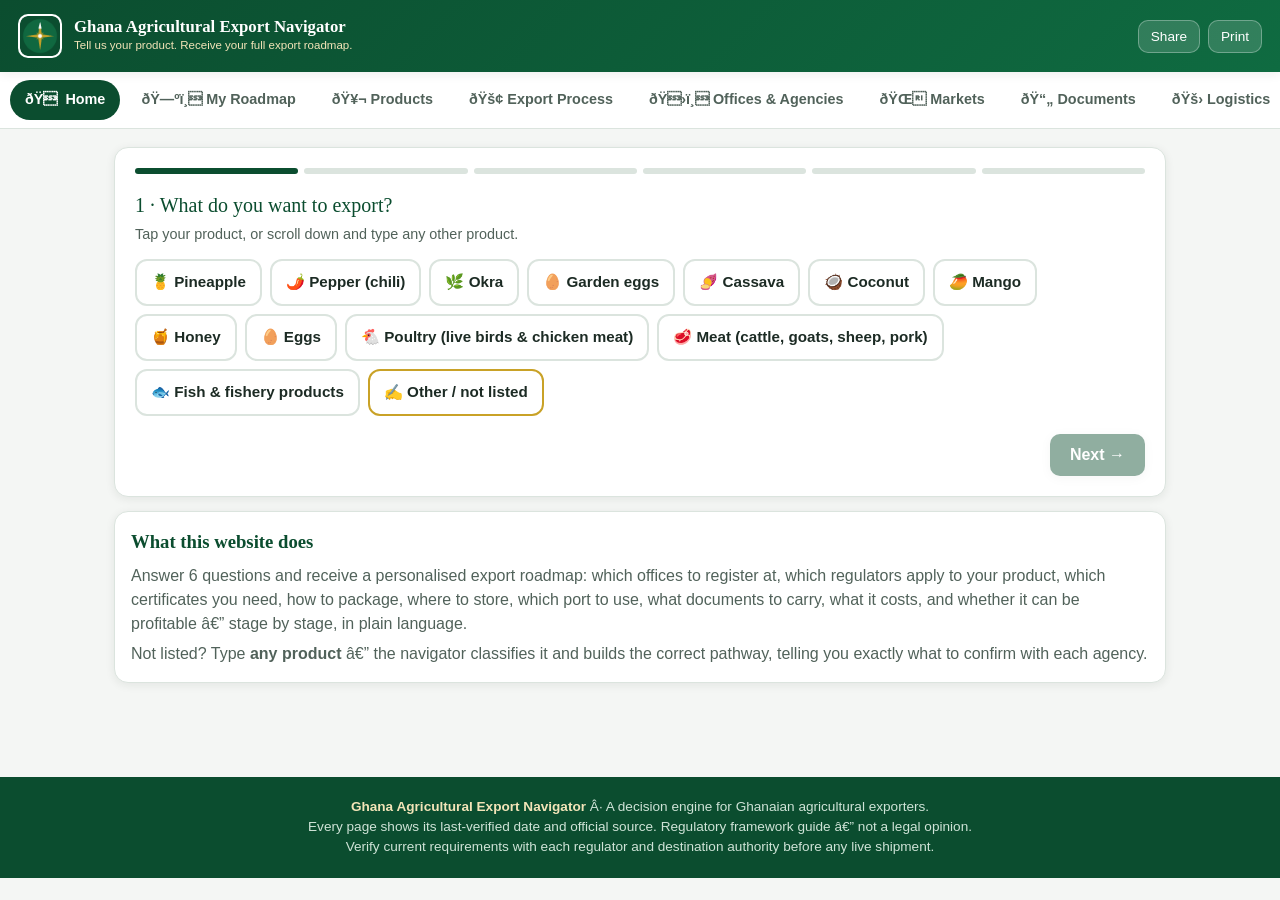
==== index.html @ dd882b6c "Ghana Agricultural Export Navigator v1.0 - decision engine, stage cards, calculators, trust system" ====
﻿<!DOCTYPE html>
<html lang="en">
<head>
<meta charset="UTF-8">
<meta name="viewport" content="width=device-width, initial-scale=1.0">
<title>Ghana Agricultural Export Navigator</title>
<meta name="description" content="Tell us your product, form, quantity and destination - receive your complete Ghana agricultural export roadmap: registrations, regulators, certificates, packaging, route, documents, costs and profit.">
<link rel="manifest" href="manifest.webmanifest">
<link rel="icon" type="image/png" href="assets/img/favicon-32.png">
<link rel="apple-touch-icon" href="assets/img/apple-touch-icon.png">
<meta name="theme-color" content="#0B4D2F">
<link rel="stylesheet" href="assets/css/style.css">
</head>
<body>

<header class="topbar">
  <img src="assets/img/icon-192.png" alt="GEN logo">
  <div class="brand">
    <h1>Ghana Agricultural Export Navigator</h1>
    <p>Tell us your product. Receive your full export roadmap.</p>
  </div>
  <div class="top-actions no-print">
    <button class="icon-btn" onclick="GEN.shareSite()" title="Share on WhatsApp">Share</button>
    <button class="icon-btn" onclick="GEN.printPage()" title="Print / Save as PDF">Print</button>
  </div>
</header>

<nav class="tabs no-print" id="tabs">
  <a href="#home" data-page="home" class="active">ðŸ  Home</a>
  <a href="#roadmap" data-page="roadmap">ðŸ—ºï¸ My Roadmap</a>
  <a href="#products" data-page="products">ðŸ¥¬ Products</a>
  <a href="#process" data-page="process">ðŸš¢ Export Process</a>
  <a href="#agencies" data-page="agencies">ðŸ›ï¸ Offices &amp; Agencies</a>
  <a href="#markets" data-page="markets">ðŸŒ Markets</a>
  <a href="#documents" data-page="documents">ðŸ“„ Documents</a>
  <a href="#logistics" data-page="logistics">ðŸš› Logistics</a>
  <a href="#buyers" data-page="buyers">ðŸ¤ Find Buyers</a>
  <a href="#tools" data-page="tools">ðŸ§® Tools &amp; Solvers</a>
  <a href="#updates" data-page="updates">ðŸ”” Regulation Updates</a>
  <a href="#trust" data-page="trust">ðŸ›¡ï¸ Trust &amp; Scam Alert</a>
</nav>

<div class="banner-err" id="errbanner">âš ï¸ A page error occurred. Please reload. If it persists, contact the administrator.</div>

<main>
  <!-- ============ HOME / WIZARD ============ -->
  <section class="page active" id="page-home">
    <div class="wizard" id="wizard"></div>
    <div class="card no-print" style="margin-top:14px">
      <h3>What this website does</h3>
      <p class="muted">Answer 6 questions and receive a personalised export roadmap: which offices to register at, which regulators apply to your product, which certificates you need, how to package, where to store, which port to use, what documents to carry, what it costs, and whether it can be profitable â€” stage by stage, in plain language.</p>
      <p class="muted" style="margin-top:6px">Not listed? Type <strong>any product</strong> â€” the navigator classifies it and builds the correct pathway, telling you exactly what to confirm with each agency.</p>
    </div>
  </section>

  <!-- ============ ROADMAP ============ -->
  <section class="page" id="page-roadmap">
    <div id="roadmap-holder"></div>
  </section>

  <!-- ============ PRODUCTS ============ -->
  <section class="page" id="page-products">
    <h2 class="page-title">Products</h2>
    <p class="page-sub">Tap a product to build its roadmap. Or type any product not listed.</p>
    <input class="searchbox" id="product-search" placeholder="ðŸ” Search or type any product (e.g. yam, tilapia, gari)..." oninput="GEN.filterProducts(this.value)">
    <div id="products-grid" class="grid-3" style="margin-top:14px"></div>
    <div class="card" id="custom-product-box" style="margin-top:16px">
      <h3>âœï¸ Any other product</h3>
      <p class="muted">Not in the list? Type it below â€” the navigator will ask two quick questions and build the correct pathway for it.</p>
      <input class="wiz-input" id="custom-product-name" placeholder="Type your product (e.g. snails, yam, kente fabric for export...)">
      <div class="btn-row"><button class="btn gold" onclick="GEN.startCustomProduct()">Build roadmap for this product</button></div>
    </div>
  </section>

  <!-- ============ PROCESS ============ -->
  <section class="page" id="page-process">
    <h2 class="page-title">The Ghana Export Process</h2>
    <p class="page-sub">The full chain every agricultural export follows. Your roadmap arranges these stages for your exact product.</p>

    <div class="card">
      <h3>The complete chain</h3>
      <ul class="route">
        <li>PRODUCE (farm / processor)</li>
        <li>QUALITY CONTROL</li>
        <li>SORT / GRADE</li>
        <li>PACK (compliant packaging)</li>
        <li>STORE / COLD CHAIN</li>
        <li>PRODUCT REGULATOR INSPECTION â€” PPRSD / FDA / VSD / GSA / TCDA depending on your product</li>
        <li>EXPORT PERMITS &amp; CERTIFICATES</li>
        <li>CUSTOMS / ICUMS declaration</li>
        <li>PORT OR AIRPORT (Tema Â· Takoradi Â· Kotoka)</li>
        <li>FREIGHT FORWARDER / SHIPPING LINE / AIRLINE</li>
        <li>DESTINATION COUNTRY</li>
        <li>IMPORTER CUSTOMS</li>
        <li>INSPECTION at destination</li>
        <li>IMPORTER WAREHOUSE</li>
        <li>DISTRIBUTOR / PROCESSOR / RETAILER</li>
        <li>FINAL CUSTOMER</li>
        <li>PAYMENT / SETTLEMENT</li>
      </ul>
      <div class="verify-line">Process verified against GEPA export procedure, GRA Customs guidance and agency mandates Â· Ghana Agricultural Export Navigator Â· last reviewed 2026-09-10 Â· confirm current requirements with each agency before shipping.</div>
    </div>

    <div class="card">
      <h3>Who is responsible for what</h3>
      <table>
        <tr><th>Actor</th><th>Responsibility</th></tr>
        <tr><td><strong>Farmer / producer</strong></td><td>Produces according to the required quality</td></tr>
        <tr><td><strong>Exporter</strong></td><td>Coordinates the commercial export</td></tr>
        <tr><td><strong>Regulatory authority</strong></td><td>Certifies / inspects according to its mandate</td></tr>
        <tr><td><strong>Warehouse / cold store</strong></td><td>Maintains storage conditions</td></tr>
        <tr><td><strong>Freight forwarder</strong></td><td>Coordinates transport and documentation</td></tr>
        <tr><td><strong>Clearing agent</strong></td><td>Handles customs processes (required by law for port clearance)</td></tr>
        <tr><td><strong>Shipping line / airline</strong></td><td>Carries the cargo internationally</td></tr>
        <tr><td><strong>Buyer / importer</strong></td><td>Receives and clears the goods according to the sales contract</td></tr>
        <tr><td><strong>Destination authorities</strong></td><td>Control import compliance</td></tr>
        <tr><td><strong>Bank</strong></td><td>Processes the agreed payment / banking transaction</td></tr>
        <tr><td><strong>Insurance company</strong></td><td>Handles insured losses under the policy</td></tr>
      </table>
      <div class="verify-line">Based on GRA Customs guidance (clearing agent requirement) and standard trade practice Â· reviewed 2026-09-10.</div>
    </div>

    <div class="card">
      <h3>Where does the product physically go? It depends</h3>
      <table>
        <tr><th>Shipment type</th><th>Typical route</th></tr>
        <tr><td>Small, high-value, highly perishable</td><td>Farm â†’ packhouse â†’ <strong>Kotoka Airport cargo</strong> â†’ aircraft</td></tr>
        <tr><td>Large containerised shipment</td><td>Farm â†’ packhouse/warehouse â†’ truck â†’ <strong>Tema Port</strong> â†’ container â†’ vessel</td></tr>
        <tr><td>Frozen products</td><td>Processor â†’ cold store â†’ reefer truck â†’ port â†’ reefer container â†’ vessel</td></tr>
        <tr><td>Regional ECOWAS shipment</td><td>Farm â†’ warehouse â†’ truck â†’ <strong>land border</strong> â†’ destination importer</td></tr>
      </table>
      <p class="muted" style="margin-top:8px">The best route depends on: product Â· shelf life Â· quantity Â· destination Â· buyer Â· temperature requirements Â· cost Â· transit time Â· Incoterm. Your roadmap recommends one and explains why.</p>
    </div>

    <div class="card">
      <h3>Agree with your buyer BEFORE shipping</h3>
      <p class="muted">A purchase contract should cover: product &amp; variety Â· grade Â· quantity Â· packaging Â· price &amp; currency Â· delivery date Â· destination Â· shipping method Â· <strong>Incoterm</strong> (who pays for what: EXW, FCA, FOB, CFR, CIF, DAP, DDP...) Â· inspection Â· insurance Â· payment method Â· documents Â· rejection procedure Â· claims Â· responsibility for customs Â· responsibility for damaged goods.</p>
      <p class="muted" style="margin-top:6px">Examples: <strong>CIF</strong> = seller pays freight + insurance to the destination port; <strong>FCA</strong> = seller handles export formalities and hands over to the carrier; <strong>DAP</strong> = seller delivers to destination, buyer clears imports. These choices change your profit â€” model them in the calculator.</p>
      <div class="verify-line">Incoterms per ICC Incoterms 2020 (international rule set) Â· reviewed 2026-09-10.</div>
    </div>
  </section>

  <!-- ============ AGENCIES ============ -->
  <section class="page" id="page-agencies">
    <h2 class="page-title">Offices &amp; Agencies</h2>
    <p class="page-sub">Who to contact, where they are, what to carry, and when each record was last verified.</p>
    <div id="agencies-holder"></div>
  </section>

  <!-- ============ MARKETS ============ -->
  <section class="page" id="page-markets">
    <h2 class="page-title">Markets</h2>
    <p class="page-sub">A product can be legal to export from Ghana and still be rejected abroad. You must satisfy BOTH sides. Tap a market for its requirement profile.</p>
    <div id="markets-holder"></div>
  </section>

  <!-- ============ DOCUMENTS ============ -->
  <section class="page" id="page-documents">
    <h2 class="page-title">Document Checklist</h2>
    <p class="page-sub">Generate your export file. Choose your product â€” the checklist assembles itself.</p>
    <select class="wiz-input" id="doc-product-select" onchange="GEN.renderDocChecklist()"></select>
    <div id="docs-holder" style="margin-top:14px"></div>
  </section>

  <!-- ============ LOGISTICS ============ -->
  <section class="page" id="page-logistics">
    <h2 class="page-title">Logistics</h2>
    <p class="page-sub">Ports, airport, cold chain, and the private companies that move your goods.</p>

    <div class="card">
      <h3>Ports &amp; airport</h3>
      <table>
        <tr><th>Exit point</th><th>Best for</th><th>Notes</th></tr>
        <tr><td><strong>Tema Port</strong></td><td>Sea exports, containers, frozen &amp; chilled</td><td>Ghana's largest port; connections to all continents; ~1,581 reefer plug-in points for temperature-controlled cargo (GPHA, 2026)</td></tr>
        <tr><td><strong>Takoradi Port</strong></td><td>Sea exports, western operations</td><td>Clearing and forwarding agencies serve cargo through Takoradi</td></tr>
        <tr><td><strong>Kotoka International Airport</strong></td><td>Fast, small, high-value, highly perishable</td><td>Cargo village with freight-forwarding ecosystem; air freight costs more â€” check the economics</td></tr>
        <tr><td><strong>Land borders</strong></td><td>ECOWAS regional trade</td><td>Aflao, Paga, Elubo and others; destination-country rules apply at the border</td></tr>
      </table>
      <div class="verify-line">Ports info per GPHA (2026) Â· confirm current operations before booking.</div>
    </div>

    <div class="card">
      <h3>Who actually moves the product</h3>
      <table>
        <tr><th>Actor</th><th>What they do</th></tr>
        <tr><td>Local transporter</td><td>Farm â†’ warehouse/packhouse</td></tr>
        <tr><td>Warehouse / cold store</td><td>Receives and holds cargo at required conditions</td></tr>
        <tr><td>Freight forwarder</td><td>Organises the international movement</td></tr>
        <tr><td>Clearing agent (customs house agent)</td><td>Handles customs declaration and clearance â€” <strong>required by law at the ports</strong></td></tr>
        <tr><td>Shipping line / airline</td><td>International carriage</td></tr>
        <tr><td>Insurance company</td><td>Cargo insurance where required or agreed</td></tr>
        <tr><td>Destination agent / importer</td><td>Arrival and destination-side processes</td></tr>
      </table>
      <p class="muted" style="margin-top:8px">You do not personally handle every stage. Your roadmap's stage cards tell you who to engage at each step and what to ask them.</p>
    </div>

    <div class="card">
      <h3>Choosing a freight forwarder / clearing agent â€” checklist</h3>
      <ul class="check">
        <li>Company name and licence/registration details â€” verify them</li>
        <li>Port and/or airport served</li>
        <li>Product specialisation (perishables? reefer?)</li>
        <li>Refrigerated cargo capability if you need it</li>
        <li>Destination routes they serve</li>
        <li>Written quotation â€” compare at least two</li>
        <li>Ask which documents they will need from you and when</li>
      </ul>
      <div class="verify-line">ðŸ›¡ï¸ Never pay an individual's personal account for "agency fees" â€” see Trust &amp; Scam Alert.</div>
    </div>
  </section>

  <!-- ============ BUYERS ============ -->
  <section class="page" id="page-buyers">
    <h2 class="page-title">Find Buyers</h2>
    <p class="page-sub">You normally establish the market and commercial terms BEFORE you ship â€” not after. Do not grow first and hope someone buys at the port.</p>

    <div class="card">
      <h3>Where buyers come from</h3>
      <div id="buyer-types-holder"></div>
    </div>

    <div class="card">
      <h3>Practical routes to a buyer</h3>
      <ul class="check">
        <li><strong>GEPA</strong> â€” connects international buyers with Ghanaian exporters; provides buyer directories, market research, market-access information and export training</li>
        <li><strong>Trade fairs</strong> â€” meet importers face to face; GEPA organises/participates in trade missions</li>
        <li><strong>Country factsheets</strong> â€” GEPA country factsheets cover market conditions, regulations, logistics, business customs and commercial information</li>
        <li><strong>B2B platforms</strong> and importer directories</li>
        <li><strong>Embassy / commercial sections</strong> of destination countries in Accra</li>
        <li><strong>Industry associations</strong> and export clusters</li>
        <li><strong>Direct outreach</strong> â€” spec sheets + samples + prices to importers/distributors of your product</li>
      </ul>
      <div class="verify-line">ðŸ›¡ï¸ Verify any buyer before sending goods on credit â€” see Trust &amp; Scam Alert. Verify GEPA resources on gepa.org.gh.</div>
    </div>
  </section>

  <!-- ============ TOOLS ============ -->
  <section class="page" id="page-tools">
    <h2 class="page-title">Tools &amp; Solvers</h2>
    <p class="page-sub">Profit calculator Â· break-even price Â· export readiness score Â· rejection solver.</p>
    <div id="tools-holder"></div>
  </section>

  <!-- ============ UPDATES ============ -->
  <section class="page" id="page-updates">
    <h2 class="page-title">Regulation Updates</h2>
    <p class="page-sub">Recent regulatory changes that affect Ghana's agricultural exporters.</p>
    <div id="updates-holder"></div>
  </section>

  <!-- ============ TRUST ============ -->
  <section class="page" id="page-trust">
    <h2 class="page-title">Trust &amp; Scam Alert</h2>
    <p class="page-sub">How this site earns your trust â€” and how to protect yourself from export scams.</p>

    <div class="card">
      <h3>The trust system</h3>
      <p><span class="flag f-green">ðŸŸ¢ VERIFIED</span> checked against the official source on the date shown.</p>
      <p style="margin-top:6px"><span class="flag f-yellow">ðŸŸ¡ CONFIRM</span> reported/last-known requirement â€” confirm with the agency before relying on it.</p>
      <p style="margin-top:6px"><span class="flag f-red">ðŸ”´ WARNING</span> known problem area â€” proceed with extreme care.</p>
      <p class="muted" style="margin-top:8px">Only official sources are treated as authority for legal requirements: Tier 1 â€” Ghana regulators (ORC, GEPA, GRA, FDA, GSA, PPRSD, VSD, TCDA, COCOBOD, GPHA, Ghana Shippers' Authority, Bank of Ghana) Â· Tier 2 â€” destination governments (EU, UK, US, UAE, Saudi...) Â· Tier 3 â€” international organisations (WTO, IPPC, Codex, FAO, WOAH, ITC). Commercial sources (blogs, shipping companies, market reports) are never cited as authority for a legal requirement.</p>
    </div>

    <div class="card">
      <h3>What this site can and cannot do</h3>
      <p><strong>The site CAN fully:</strong> teach the complete export system Â· show every office, document and fee Â· protect you from fake agents Â· let you calculate break-even before you commit Â· work offline and print stage sheets.</p>
      <p style="margin-top:6px"><strong>The site CANNOT:</strong> watch regulations in real time (it is as fresh as its last verification date) Â· do the physical world for you (inspections, buyer meetings, banking) Â· guarantee today's exact destination rule â€” only the destination authority can.</p>
      <p class="muted" style="margin-top:6px"><strong>Standing rule printed on every roadmap:</strong> verify current requirements with the relevant regulator and destination authority before any live shipment. This platform is a regulatory/export framework guide â€” not a legal opinion.</p>
    </div>

    <div class="card">
      <h3 style="color:var(--red)">ðŸ”´ Scam Shield â€” how to spot an export scam</h3>
      <table>
        <tr><th>Scam</th><th>Spot it</th></tr>
        <tr><td><strong>Fake export agent</strong></td><td>Charges "registration/connection fees" to personal mobile money accounts. Real agency fees are paid to the <strong>agency's official account/channels</strong>.</td></tr>
        <tr><td><strong>Fake buyer</strong></td><td>Offers premium prices, pushes you to ship first, then disappears. Real buyers agree contracts, inspect samples and use proper payment channels.</td></tr>
        <tr><td><strong>"Registration money"</strong></td><td>Nobody legitimately collects cash from you in someone's name. Government fees are published â€” verify them on the official website first.</td></tr>
        <tr><td><strong>Too-fast guarantees</strong></td><td>No one can guarantee an export licence, a buyer, or an overseas market for a fee. Guarantees are red flags.</td></tr>
        <tr><td><strong>Payment tricks</strong></td><td>Never share MoMo PIN, bank password, OTP or ATM PIN with anyone â€” including "agents".</td></tr>
      </table>
      <div class="notice red" style="margin-top:10px"><strong>Golden rule:</strong> pay only official agency accounts and licensed companies you have verified. When in doubt, stop and ask the agency directly using the contacts on this site.</div>
    </div>

    <div class="card">
      <h3>Keep your export file</h3>
      <p class="muted">Keep copies of everything: registration certificates, permits, phytosanitary/veterinary certificates, invoices, packing lists, declarations, bills of lading/airway bills, insurance, contracts, payment evidence, and proof of export proceeds. Your bank and the authorities may require them years later.</p>
    </div>
  </section>
</main>

<footer>
  <strong>Ghana Agricultural Export Navigator</strong> Â· A decision engine for Ghanaian agricultural exporters.<br>
  Every page shows its last-verified date and official source. Regulatory framework guide â€” not a legal opinion.<br>
  Verify current requirements with each regulator and destination authority before any live shipment.
</footer>

<div class="toast" id="toast"></div>

<script>
/* error trap for smoke testing + user visibility */
window.__genErrors = [];
window.addEventListener('error', function(e){
  window.__genErrors.push(String(e.message||e));
  var b=document.getElementById('errbanner');
  if(b){b.style.display='block';b.textContent='âš ï¸ Page error: '+(e.message||e);}
});
/* version poll (auto-update like the CoS platform) */
setInterval(function(){
  if(!location.href.startsWith('http')) return;
  fetch('version.json?nocache='+Date.now(),{cache:'no-store'}).then(function(r){return r.json()}).then(function(v){
    if(window.__genVersion && v.build>window.__genVersion.build){location.reload(true);}
  }).catch(function(){});
},60000);
if('serviceWorker' in navigator && location.href.indexOf('http')===0){
  navigator.serviceWorker.register('sw.js').catch(function(){});
}
</script>
<script src="data/agencies.json.js"></script>
<script src="data/destinations.json.js"></script>
<script src="data/updates.json.js"></script>
<script src="data/products.json.js"></script>
<script src="assets/js/stages.js"></script>
<script src="assets/js/tools.js"></script>
<script src="assets/js/app.js"></script>
</body>
</html>
---- assets/css/style.css ----
/* Ghana Agricultural Export Navigator — deep green + gold */
:root{
  --green:#0B4D2F; --green2:#0F6B41; --green3:#E7F2EC;
  --gold:#C9A227; --gold2:#F3E4B8;
  --ink:#1c2b24; --ink2:#51625a; --paper:#ffffff; --bg:#f4f6f4;
  --line:#dbe4de; --red:#c0392b; --redbg:#fdeceb; --amber:#b7791f; --amberbg:#fdf6e3;
  --ok:#1d7a4f; --okbg:#e9f7f0; --radius:14px;
  --shadow:0 2px 10px rgba(20,40,30,.08);
}
*{box-sizing:border-box;margin:0;padding:0}
html{scroll-behavior:smooth}
body{font-family:"Segoe UI",Tahoma,Arial,sans-serif;color:var(--ink);background:var(--bg);font-size:16px;line-height:1.5}
h1,h2,h3,h4{font-family:Georgia,"Times New Roman",serif;color:var(--green)}
img{max-width:100%}
button{font-family:inherit}
a{color:var(--green2)}

/* ---------- top bar ---------- */
.topbar{background:linear-gradient(135deg,var(--green) 0%,var(--green2) 100%);color:#fff;padding:14px 18px;display:flex;align-items:center;gap:12px;position:sticky;top:0;z-index:50;box-shadow:var(--shadow)}
.topbar img{width:44px;height:44px;border-radius:10px;background:#fff;padding:2px}
.brand h1{font-size:1.05rem;color:#fff;font-family:Georgia,serif;line-height:1.2}
.brand p{font-size:.72rem;color:var(--gold2)}
.top-actions{margin-left:auto;display:flex;gap:8px}
.icon-btn{background:rgba(255,255,255,.15);border:1px solid rgba(255,255,255,.3);color:#fff;border-radius:10px;padding:8px 12px;cursor:pointer;font-size:.85rem}
.icon-btn:hover{background:rgba(255,255,255,.28)}

/* ---------- nav ---------- */
nav.tabs{display:flex;gap:6px;overflow-x:auto;background:var(--paper);border-bottom:1px solid var(--line);padding:8px 10px;position:sticky;top:72px;z-index:40}
nav.tabs a{white-space:nowrap;text-decoration:none;color:var(--ink2);font-weight:600;font-size:.9rem;padding:8px 14px;border-radius:999px;border:1px solid transparent}
nav.tabs a:hover{background:var(--green3)}
nav.tabs a.active{background:var(--green);color:#fff}

main{max-width:1080px;margin:0 auto;padding:18px 14px 80px}
section.page{display:none}
section.page.active{display:block}
.page-title{font-size:1.5rem;margin:8px 0 4px}
.page-sub{color:var(--ink2);margin-bottom:16px}

/* ---------- cards & badges ---------- */
.card{background:var(--paper);border:1px solid var(--line);border-radius:var(--radius);padding:16px;box-shadow:var(--shadow);margin-bottom:14px}
.card h3{margin-bottom:8px;color:var(--green)}
.muted{color:var(--ink2)}
.flag{display:inline-block;font-size:.75rem;font-weight:700;border-radius:999px;padding:3px 10px;margin-left:6px;vertical-align:middle}
.f-green{background:var(--okbg);color:var(--ok)}
.f-yellow{background:var(--amberbg);color:var(--amber)}
.f-red{background:var(--redbg);color:var(--red)}
.verify-line{font-size:.78rem;color:var(--ink2);margin-top:8px;border-top:1px dashed var(--line);padding-top:6px}

/* ---------- buttons ---------- */
.btn{display:inline-block;background:var(--green);color:#fff;border:none;border-radius:10px;padding:12px 20px;font-size:1rem;font-weight:700;cursor:pointer;box-shadow:var(--shadow)}
.btn:hover{background:var(--green2)}
.btn.gold{background:var(--gold);color:#3d2f00}
.btn.ghost{background:transparent;color:var(--green);border:2px solid var(--green)}
.btn.small{padding:8px 14px;font-size:.85rem}
.btn:disabled{opacity:.45;cursor:not-allowed}
.btn-row{display:flex;gap:10px;flex-wrap:wrap;margin-top:12px}

/* ---------- wizard ---------- */
.wizard{background:var(--paper);border-radius:var(--radius);box-shadow:var(--shadow);border:1px solid var(--line);padding:20px}
.wiz-progress{display:flex;gap:6px;margin-bottom:16px}
.wiz-progress span{flex:1;height:6px;border-radius:3px;background:var(--line)}
.wiz-progress span.done{background:var(--gold)}
.wiz-progress span.cur{background:var(--green)}
.wiz-q{font-size:1.25rem;font-family:Georgia,serif;color:var(--green);margin-bottom:4px}
.wiz-hint{color:var(--ink2);font-size:.9rem;margin-bottom:14px}
.chips{display:flex;flex-wrap:wrap;gap:8px}
.chip{background:var(--paper);border:2px solid var(--line);border-radius:12px;padding:10px 14px;cursor:pointer;font-size:.95rem;font-weight:600;color:var(--ink)}
.chip:hover{border-color:var(--green2);background:var(--green3)}
.chip.sel{background:var(--green);border-color:var(--green);color:#fff}
.chip.gold{border-color:var(--gold)}
input.wiz-input,select.wiz-input,textarea.wiz-input{width:100%;padding:12px;border:2px solid var(--line);border-radius:10px;font-size:1rem;margin-top:6px}
input:focus,select:focus{outline:none;border-color:var(--green2)}
.wiz-nav{display:flex;justify-content:space-between;margin-top:18px}
.error-msg{color:var(--red);font-size:.85rem;margin-top:8px;display:none}

/* ---------- roadmap ---------- */
.hero-roadmap{background:linear-gradient(135deg,var(--green),var(--green2));color:#fff;border-radius:var(--radius);padding:18px;margin-bottom:14px}
.hero-roadmap h2{color:#fff;margin-bottom:2px}
.hero-roadmap .facts{display:flex;flex-wrap:wrap;gap:10px;margin-top:10px}
.hero-roadmap .facts div{background:rgba(255,255,255,.12);border-radius:10px;padding:6px 12px;font-size:.85rem}
.roadmap-grid{display:grid;grid-template-columns:1fr;gap:14px}
@media(min-width:900px){.roadmap-grid{grid-template-columns:1fr 1fr}}
.check{list-style:none}
.check li{padding:9px 10px;border-bottom:1px solid var(--line);display:flex;gap:9px;align-items:flex-start}
.check li:last-child{border-bottom:none}
.check li::before{content:"☑";color:var(--ok);font-weight:700}
.route{list-style:none;padding-left:0}
.route li{position:relative;padding:8px 0 8px 34px}
.route li::before{content:"";position:absolute;left:10px;top:6px;width:10px;height:10px;border-radius:50%;background:var(--gold)}
.route li:not(:last-child)::after{content:"";position:absolute;left:14px;top:20px;bottom:-6px;width:2px;background:var(--gold2)}

/* ---------- stage cards ---------- */
.stage{border-left:6px solid var(--gold);position:relative}
.stage-no{position:absolute;top:-14px;left:-6px;background:var(--gold);color:#3d2f00;font-weight:800;width:34px;height:34px;border-radius:50%;display:flex;align-items:center;justify-content:center;font-family:Georgia,serif;box-shadow:var(--shadow)}
.stage .stage-no{position:absolute;top:-14px;left:-6px;background:var(--gold);color:#3d2f00;font-weight:800;width:34px;height:34px;border-radius:50%;display:flex;align-items:center;justify-content:center;font-family:Georgia,serif}
.stage h3{margin-top:6px;padding-left:34px}
.stage dl{display:grid;grid-template-columns:auto 1fr;gap:6px 12px;margin-top:10px;font-size:.95rem}
.stage dt{font-weight:700;color:var(--green);white-space:nowrap}
.stage dd{color:var(--ink2)}
.stage ul{margin:4px 0 4px 4px;padding-left:18px}
.stage ul li{margin-bottom:3px}
.stage .what-next{background:var(--green3);border-radius:10px;padding:10px 12px;margin-top:10px;font-size:.95rem}

/* ---------- tables ---------- */
table{width:100%;border-collapse:collapse;font-size:.92rem}
th,td{padding:9px 10px;border-bottom:1px solid var(--line);text-align:left;vertical-align:top}
th{background:var(--green3);color:var(--green);font-size:.85rem}

/* ---------- calculator ---------- */
.calc-grid{display:grid;grid-template-columns:1fr;gap:10px}
@media(min-width:700px){.calc-grid{grid-template-columns:1fr 1fr}}
.calc-grid label{font-size:.85rem;font-weight:700;color:var(--green)}
.calc-grid input{width:100%;padding:10px;border:2px solid var(--line);border-radius:10px;font-size:1rem}
.result-box{background:var(--green3);border-radius:12px;padding:14px;margin-top:12px;font-size:1.05rem}
.result-box .big{font-size:1.5rem;font-family:Georgia,serif;color:var(--green)}
.result-box .neg{color:var(--red)}

/* ---------- readiness ---------- */
.ready-bar{height:26px;background:var(--line);border-radius:13px;overflow:hidden;margin:10px 0}
.ready-fill{height:100%;background:linear-gradient(90deg,var(--red),var(--amber),var(--ok));width:0%;transition:width .6s}
.ready-item{display:flex;gap:10px;align-items:center;padding:9px;border-bottom:1px solid var(--line)}
.ready-item input{width:22px;height:22px;accent-color:var(--green)}
.ready-item label{flex:1;cursor:pointer}

/* ---------- misc ---------- */
.grid-2{display:grid;grid-template-columns:1fr;gap:12px}
@media(min-width:800px){.grid-2{grid-template-columns:1fr 1fr}}
.grid-3{display:grid;grid-template-columns:1fr 1fr;gap:12px}
@media(min-width:900px){.grid-3{grid-template-columns:repeat(3,1fr)}}
.pill{display:inline-block;background:var(--green3);color:var(--green);border-radius:999px;padding:4px 12px;font-size:.8rem;font-weight:700;margin:2px 3px 2px 0}
.pill.gold{background:var(--gold2);color:#6b5200}
.searchbox{width:100%;padding:14px;border:2px solid var(--line);border-radius:12px;font-size:1.05rem}
.notice{border-left:5px solid var(--gold);background:var(--amberbg);padding:12px 14px;border-radius:10px;margin-bottom:12px;font-size:.95rem}
.notice.red{border-left-color:var(--red);background:var(--redbg)}
.notice.green{border-left-color:var(--ok);background:var(--okbg)}
footer{background:var(--green);color:#cfe3d7;text-align:center;padding:20px 14px;font-size:.85rem}
footer strong{color:var(--gold2)}
.banner-err{display:none;background:var(--redbg);color:var(--red);padding:10px 14px;border-radius:10px;margin:10px 0;font-weight:700}
.toast{position:fixed;bottom:18px;left:50%;transform:translateX(-50%);background:var(--green);color:#fff;padding:12px 20px;border-radius:12px;display:none;z-index:99;box-shadow:var(--shadow)}
.lang-note{font-size:.75rem;color:var(--ink2);margin-top:4px}

/* ---------- print: office pack ---------- */
@media print{
  body{background:#fff;font-size:12pt}
  .topbar,nav.tabs,.wiz-nav,.btn,.btn-row,.no-print,footer,.toast{display:none!important}
  main{max-width:none;padding:0}
  section.page{display:none!important}
  section.print-target{display:block!important}
  .card{box-shadow:none;border:1px solid #999;break-inside:avoid;margin-bottom:10pt}
  .hero-roadmap{background:#fff!important;color:#000!important;border:2pt solid var(--green)}
  .hero-roadmap h2{color:#000}
  .hero-roadmap .facts div{background:#eee;color:#000}
  .banner-err{display:none!important}
  h2,h3{color:#000!important}
}
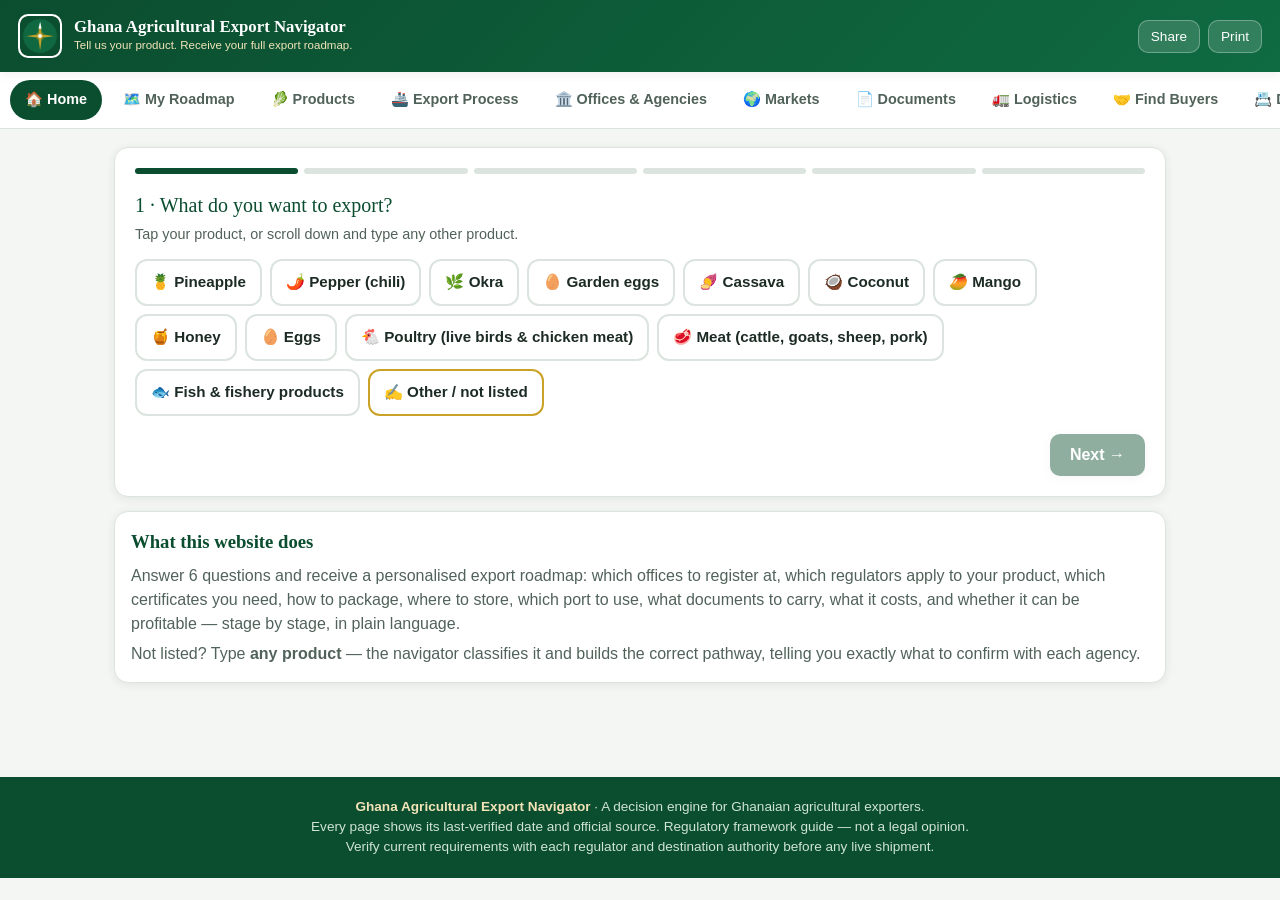
==== commit 59116509: "Phase 3: buyer+logistics directory (verified institutions incl. AGI live), trade-fair calendar, agen" ====
--- a/index.html
+++ b/index.html
@@ -26,21 +26,22 @@
 </header>
 
 <nav class="tabs no-print" id="tabs">
-  <a href="#home" data-page="home" class="active">ðŸ  Home</a>
-  <a href="#roadmap" data-page="roadmap">ðŸ—ºï¸ My Roadmap</a>
-  <a href="#products" data-page="products">ðŸ¥¬ Products</a>
-  <a href="#process" data-page="process">ðŸš¢ Export Process</a>
-  <a href="#agencies" data-page="agencies">ðŸ›ï¸ Offices &amp; Agencies</a>
-  <a href="#markets" data-page="markets">ðŸŒ Markets</a>
-  <a href="#documents" data-page="documents">ðŸ“„ Documents</a>
-  <a href="#logistics" data-page="logistics">ðŸš› Logistics</a>
-  <a href="#buyers" data-page="buyers">ðŸ¤ Find Buyers</a>
-  <a href="#tools" data-page="tools">ðŸ§® Tools &amp; Solvers</a>
-  <a href="#updates" data-page="updates">ðŸ”” Regulation Updates</a>
-  <a href="#trust" data-page="trust">ðŸ›¡ï¸ Trust &amp; Scam Alert</a>
+  <a href="#home" data-page="home" class="active">🏠 Home</a>
+  <a href="#roadmap" data-page="roadmap">🗺️ My Roadmap</a>
+  <a href="#products" data-page="products">🥬 Products</a>
+  <a href="#process" data-page="process">🚢 Export Process</a>
+  <a href="#agencies" data-page="agencies">🏛️ Offices &amp; Agencies</a>
+  <a href="#markets" data-page="markets">🌍 Markets</a>
+  <a href="#documents" data-page="documents">📄 Documents</a>
+  <a href="#logistics" data-page="logistics">🚛 Logistics</a>
+  <a href="#buyers" data-page="buyers">🤝 Find Buyers</a>
+  <a href="#directory" data-page="directory">📇 Directory</a>
+  <a href="#tools" data-page="tools">🧮 Tools &amp; Solvers</a>
+  <a href="#updates" data-page="updates">🔔 Regulation Updates</a>
+  <a href="#trust" data-page="trust">🛡️ Trust &amp; Scam Alert</a>
 </nav>
 
-<div class="banner-err" id="errbanner">âš ï¸ A page error occurred. Please reload. If it persists, contact the administrator.</div>
+<div class="banner-err" id="errbanner">⚠️ A page error occurred. Please reload. If it persists, contact the administrator.</div>
 
 <main>
   <!-- ============ HOME / WIZARD ============ -->
@@ -48,8 +49,8 @@
     <div class="wizard" id="wizard"></div>
     <div class="card no-print" style="margin-top:14px">
       <h3>What this website does</h3>
-      <p class="muted">Answer 6 questions and receive a personalised export roadmap: which offices to register at, which regulators apply to your product, which certificates you need, how to package, where to store, which port to use, what documents to carry, what it costs, and whether it can be profitable â€” stage by stage, in plain language.</p>
-      <p class="muted" style="margin-top:6px">Not listed? Type <strong>any product</strong> â€” the navigator classifies it and builds the correct pathway, telling you exactly what to confirm with each agency.</p>
+      <p class="muted">Answer 6 questions and receive a personalised export roadmap: which offices to register at, which regulators apply to your product, which certificates you need, how to package, where to store, which port to use, what documents to carry, what it costs, and whether it can be profitable — stage by stage, in plain language.</p>
+      <p class="muted" style="margin-top:6px">Not listed? Type <strong>any product</strong> — the navigator classifies it and builds the correct pathway, telling you exactly what to confirm with each agency.</p>
     </div>
   </section>
 
@@ -62,12 +63,12 @@
   <section class="page" id="page-products">
     <h2 class="page-title">Products</h2>
     <p class="page-sub">Tap a product to build its roadmap. Or type any product not listed.</p>
-    <input class="searchbox" id="product-search" placeholder="ðŸ” Search or type any product (e.g. yam, tilapia, gari)..." oninput="GEN.filterProducts(this.value)">
+    <input class="searchbox" id="product-search" placeholder="🔍 Search or type any product (e.g. yam, tilapia, gari)..." oninput="GEN.filterProducts(this.value)">
     <div id="products-grid" class="grid-3" style="margin-top:14px"></div>
     <div class="card" id="custom-product-box" style="margin-top:16px">
-      <h3>âœï¸ Any other product</h3>
-      <p class="muted">Not in the list? Type it below â€” the navigator will ask two quick questions and build the correct pathway for it.</p>
-      <input class="wiz-input" id="custom-product-name" placeholder="Type your product (e.g. snails, yam, kente fabric for export...)">
+      <h3>✍️ Any other product</h3>
+      <p class="muted">Not in the list? Type it below — the navigator will ask two quick questions and build the correct pathway for it.</p>
+      <input class="wiz-input" id="custom-product-name" placeholder="Type your product (e.g. snails, yam, shea butter...)">
       <div class="btn-row"><button class="btn gold" onclick="GEN.startCustomProduct()">Build roadmap for this product</button></div>
     </div>
   </section>
@@ -85,10 +86,10 @@
         <li>SORT / GRADE</li>
         <li>PACK (compliant packaging)</li>
         <li>STORE / COLD CHAIN</li>
-        <li>PRODUCT REGULATOR INSPECTION â€” PPRSD / FDA / VSD / GSA / TCDA depending on your product</li>
+        <li>PRODUCT REGULATOR INSPECTION — PPRSD / FDA / VSD / GSA / TCDA depending on your product</li>
         <li>EXPORT PERMITS &amp; CERTIFICATES</li>
         <li>CUSTOMS / ICUMS declaration</li>
-        <li>PORT OR AIRPORT (Tema Â· Takoradi Â· Kotoka)</li>
+        <li>PORT OR AIRPORT (Tema · Takoradi · Kotoka)</li>
         <li>FREIGHT FORWARDER / SHIPPING LINE / AIRLINE</li>
         <li>DESTINATION COUNTRY</li>
         <li>IMPORTER CUSTOMS</li>
@@ -98,7 +99,7 @@
         <li>FINAL CUSTOMER</li>
         <li>PAYMENT / SETTLEMENT</li>
       </ul>
-      <div class="verify-line">Process verified against GEPA export procedure, GRA Customs guidance and agency mandates Â· Ghana Agricultural Export Navigator Â· last reviewed 2026-09-10 Â· confirm current requirements with each agency before shipping.</div>
+      <div class="verify-line">Process verified against the GRA Export Procedures page (verified live 2026-09-10), GEPA export procedure and agency mandates · confirm current requirements with each agency before shipping.</div>
     </div>
 
     <div class="card">
@@ -117,26 +118,26 @@
         <tr><td><strong>Bank</strong></td><td>Processes the agreed payment / banking transaction</td></tr>
         <tr><td><strong>Insurance company</strong></td><td>Handles insured losses under the policy</td></tr>
       </table>
-      <div class="verify-line">Based on GRA Customs guidance (clearing agent requirement) and standard trade practice Â· reviewed 2026-09-10.</div>
+      <div class="verify-line">Based on GRA Customs guidance (clearing agent requirement) and standard trade practice · reviewed 2026-09-10.</div>
     </div>
 
     <div class="card">
       <h3>Where does the product physically go? It depends</h3>
       <table>
         <tr><th>Shipment type</th><th>Typical route</th></tr>
-        <tr><td>Small, high-value, highly perishable</td><td>Farm â†’ packhouse â†’ <strong>Kotoka Airport cargo</strong> â†’ aircraft</td></tr>
-        <tr><td>Large containerised shipment</td><td>Farm â†’ packhouse/warehouse â†’ truck â†’ <strong>Tema Port</strong> â†’ container â†’ vessel</td></tr>
-        <tr><td>Frozen products</td><td>Processor â†’ cold store â†’ reefer truck â†’ port â†’ reefer container â†’ vessel</td></tr>
-        <tr><td>Regional ECOWAS shipment</td><td>Farm â†’ warehouse â†’ truck â†’ <strong>land border</strong> â†’ destination importer</td></tr>
-      </table>
-      <p class="muted" style="margin-top:8px">The best route depends on: product Â· shelf life Â· quantity Â· destination Â· buyer Â· temperature requirements Â· cost Â· transit time Â· Incoterm. Your roadmap recommends one and explains why.</p>
+        <tr><td>Small, high-value, highly perishable</td><td>Farm → packhouse → <strong>Kotoka Airport cargo</strong> → aircraft</td></tr>
+        <tr><td>Large containerised shipment</td><td>Farm → packhouse/warehouse → truck → <strong>Tema Port</strong> → container → vessel</td></tr>
+        <tr><td>Frozen products</td><td>Processor → cold store → reefer truck → port → reefer container → vessel</td></tr>
+        <tr><td>Regional ECOWAS shipment</td><td>Farm → warehouse → truck → <strong>land border</strong> → destination importer</td></tr>
+      </table>
+      <p class="muted" style="margin-top:8px">The best route depends on: product · shelf life · quantity · destination · buyer · temperature requirements · cost · transit time · Incoterm. Your roadmap recommends one and explains why.</p>
     </div>
 
     <div class="card">
       <h3>Agree with your buyer BEFORE shipping</h3>
-      <p class="muted">A purchase contract should cover: product &amp; variety Â· grade Â· quantity Â· packaging Â· price &amp; currency Â· delivery date Â· destination Â· shipping method Â· <strong>Incoterm</strong> (who pays for what: EXW, FCA, FOB, CFR, CIF, DAP, DDP...) Â· inspection Â· insurance Â· payment method Â· documents Â· rejection procedure Â· claims Â· responsibility for customs Â· responsibility for damaged goods.</p>
-      <p class="muted" style="margin-top:6px">Examples: <strong>CIF</strong> = seller pays freight + insurance to the destination port; <strong>FCA</strong> = seller handles export formalities and hands over to the carrier; <strong>DAP</strong> = seller delivers to destination, buyer clears imports. These choices change your profit â€” model them in the calculator.</p>
-      <div class="verify-line">Incoterms per ICC Incoterms 2020 (international rule set) Â· reviewed 2026-09-10.</div>
+      <p class="muted">A purchase contract should cover: product &amp; variety · grade · quantity · packaging · price &amp; currency · delivery date · destination · shipping method · <strong>Incoterm</strong> (who pays for what: EXW, FCA, FOB, CFR, CIF, DAP, DDP...) · inspection · insurance · payment method · documents · rejection procedure · claims · responsibility for customs · responsibility for damaged goods.</p>
+      <p class="muted" style="margin-top:6px">Examples: <strong>CIF</strong> = seller pays freight + insurance to the destination port; <strong>FCA</strong> = seller handles export formalities and hands over to the carrier; <strong>DAP</strong> = seller delivers to destination, buyer clears imports. These choices change your profit — model them in the calculator.</p>
+      <div class="verify-line">Incoterms per ICC Incoterms 2020 (international rule set) · reviewed 2026-09-10.</div>
     </div>
   </section>
 
@@ -157,7 +158,7 @@
   <!-- ============ DOCUMENTS ============ -->
   <section class="page" id="page-documents">
     <h2 class="page-title">Document Checklist</h2>
-    <p class="page-sub">Generate your export file. Choose your product â€” the checklist assembles itself.</p>
+    <p class="page-sub">Generate your export file. Choose your product — the checklist assembles itself.</p>
     <select class="wiz-input" id="doc-product-select" onchange="GEN.renderDocChecklist()"></select>
     <div id="docs-holder" style="margin-top:14px"></div>
   </section>
@@ -171,22 +172,22 @@
       <h3>Ports &amp; airport</h3>
       <table>
         <tr><th>Exit point</th><th>Best for</th><th>Notes</th></tr>
-        <tr><td><strong>Tema Port</strong></td><td>Sea exports, containers, frozen &amp; chilled</td><td>Ghana's largest port; connections to all continents; ~1,581 reefer plug-in points for temperature-controlled cargo (GPHA, 2026)</td></tr>
+        <tr><td><strong>Tema Port</strong></td><td>Sea exports, containers, frozen &amp; chilled</td><td>Ghana's largest port; connections to all continents; reefer plug-in points for temperature-controlled cargo (confirm current count with GPHA)</td></tr>
         <tr><td><strong>Takoradi Port</strong></td><td>Sea exports, western operations</td><td>Clearing and forwarding agencies serve cargo through Takoradi</td></tr>
-        <tr><td><strong>Kotoka International Airport</strong></td><td>Fast, small, high-value, highly perishable</td><td>Cargo village with freight-forwarding ecosystem; air freight costs more â€” check the economics</td></tr>
+        <tr><td><strong>Kotoka International Airport</strong></td><td>Fast, small, high-value, highly perishable</td><td>Cargo village with freight-forwarding ecosystem; air freight costs more — check the economics</td></tr>
         <tr><td><strong>Land borders</strong></td><td>ECOWAS regional trade</td><td>Aflao, Paga, Elubo and others; destination-country rules apply at the border</td></tr>
       </table>
-      <div class="verify-line">Ports info per GPHA (2026) Â· confirm current operations before booking.</div>
+      <div class="verify-line">Ports contacts verified live from ghanaports.gov.gh on 2026-09-10 · confirm current operations before booking.</div>
     </div>
 
     <div class="card">
       <h3>Who actually moves the product</h3>
       <table>
         <tr><th>Actor</th><th>What they do</th></tr>
-        <tr><td>Local transporter</td><td>Farm â†’ warehouse/packhouse</td></tr>
+        <tr><td>Local transporter</td><td>Farm → warehouse/packhouse</td></tr>
         <tr><td>Warehouse / cold store</td><td>Receives and holds cargo at required conditions</td></tr>
         <tr><td>Freight forwarder</td><td>Organises the international movement</td></tr>
-        <tr><td>Clearing agent (customs house agent)</td><td>Handles customs declaration and clearance â€” <strong>required by law at the ports</strong></td></tr>
+        <tr><td>Clearing agent (customs house agent)</td><td>Handles customs declaration and clearance — <strong>required by law at the ports</strong></td></tr>
         <tr><td>Shipping line / airline</td><td>International carriage</td></tr>
         <tr><td>Insurance company</td><td>Cargo insurance where required or agreed</td></tr>
         <tr><td>Destination agent / importer</td><td>Arrival and destination-side processes</td></tr>
@@ -194,50 +195,58 @@
       <p class="muted" style="margin-top:8px">You do not personally handle every stage. Your roadmap's stage cards tell you who to engage at each step and what to ask them.</p>
     </div>
 
-    <div class="card">
-      <h3>Choosing a freight forwarder / clearing agent â€” checklist</h3>
-      <ul class="check">
-        <li>Company name and licence/registration details â€” verify them</li>
-        <li>Port and/or airport served</li>
-        <li>Product specialisation (perishables? reefer?)</li>
-        <li>Refrigerated cargo capability if you need it</li>
-        <li>Destination routes they serve</li>
-        <li>Written quotation â€” compare at least two</li>
-        <li>Ask which documents they will need from you and when</li>
-      </ul>
-      <div class="verify-line">ðŸ›¡ï¸ Never pay an individual's personal account for "agency fees" â€” see Trust &amp; Scam Alert.</div>
+    <div id="agent-toolkit-holder"></div>
+
+    <div class="card">
+      <h3>Industry &amp; support directory</h3>
+      <p class="muted">Verified institutions that help you find agents, partners and support — full details on the Directory page.</p>
+      <div id="logistics-inst-holder" style="margin-top:8px"></div>
+      <div class="btn-row no-print"><button class="btn small ghost" onclick="GEN.show('directory')">Open full Directory</button></div>
     </div>
   </section>
 
   <!-- ============ BUYERS ============ -->
   <section class="page" id="page-buyers">
     <h2 class="page-title">Find Buyers</h2>
-    <p class="page-sub">You normally establish the market and commercial terms BEFORE you ship â€” not after. Do not grow first and hope someone buys at the port.</p>
+    <p class="page-sub">You normally establish the market and commercial terms BEFORE you ship — not after. Do not grow first and hope someone buys at the port.</p>
 
     <div class="card">
       <h3>Where buyers come from</h3>
       <div id="buyer-types-holder"></div>
     </div>
 
-    <div class="card">
-      <h3>Practical routes to a buyer</h3>
+    <div id="buyer-channels-holder"></div>
+
+    <div class="card">
+      <h3>Trade fair calendar</h3>
+      <p class="muted">Meet buyers face-to-face. Confirm each fair's current edition dates on its official website before planning travel.</p>
+      <div id="fairs-holder" style="margin-top:10px"></div>
+    </div>
+
+    <div class="card">
+      <h3>Before you approach any buyer</h3>
       <ul class="check">
-        <li><strong>GEPA</strong> â€” connects international buyers with Ghanaian exporters; provides buyer directories, market research, market-access information and export training</li>
-        <li><strong>Trade fairs</strong> â€” meet importers face to face; GEPA organises/participates in trade missions</li>
-        <li><strong>Country factsheets</strong> â€” GEPA country factsheets cover market conditions, regulations, logistics, business customs and commercial information</li>
-        <li><strong>B2B platforms</strong> and importer directories</li>
-        <li><strong>Embassy / commercial sections</strong> of destination countries in Accra</li>
-        <li><strong>Industry associations</strong> and export clusters</li>
-        <li><strong>Direct outreach</strong> â€” spec sheets + samples + prices to importers/distributors of your product</li>
+        <li><strong>GEPA</strong> — connects international buyers with Ghanaian exporters; provides buyer directories, market research, market-access information and export training</li>
+        <li>Prepare a one-page specification: product, form, grade, volumes, packaging, certifications, price indication, delivery capacity</li>
+        <li>Samples ready (small, well-packed, labelled)</li>
+        <li>Know your break-even price before negotiating (use the calculator)</li>
+        <li>Agree payment method you can accept — never open account with strangers</li>
       </ul>
-      <div class="verify-line">ðŸ›¡ï¸ Verify any buyer before sending goods on credit â€” see Trust &amp; Scam Alert. Verify GEPA resources on gepa.org.gh.</div>
-    </div>
+      <div class="verify-line">🛡️ Verify any buyer before sending goods on credit — see Trust &amp; Scam Alert. Verify GEPA resources on gepa.org.gh.</div>
+    </div>
+  </section>
+
+  <!-- ============ DIRECTORY ============ -->
+  <section class="page" id="page-directory">
+    <h2 class="page-title">Directory</h2>
+    <p class="page-sub">Verified institutions that connect, support and move Ghanaian exports. Company-level listings appear only when they can be verified from an official source — until then, use the verification toolkit.</p>
+    <div id="directory-inst-holder"></div>
   </section>
 
   <!-- ============ TOOLS ============ -->
   <section class="page" id="page-tools">
     <h2 class="page-title">Tools &amp; Solvers</h2>
-    <p class="page-sub">Profit calculator Â· break-even price Â· export readiness score Â· rejection solver.</p>
+    <p class="page-sub">Profit calculator · break-even price · export readiness score · rejection solver.</p>
     <div id="tools-holder"></div>
   </section>
 
@@ -251,32 +260,32 @@
   <!-- ============ TRUST ============ -->
   <section class="page" id="page-trust">
     <h2 class="page-title">Trust &amp; Scam Alert</h2>
-    <p class="page-sub">How this site earns your trust â€” and how to protect yourself from export scams.</p>
+    <p class="page-sub">How this site earns your trust — and how to protect yourself from export scams.</p>
 
     <div class="card">
       <h3>The trust system</h3>
-      <p><span class="flag f-green">ðŸŸ¢ VERIFIED</span> checked against the official source on the date shown.</p>
-      <p style="margin-top:6px"><span class="flag f-yellow">ðŸŸ¡ CONFIRM</span> reported/last-known requirement â€” confirm with the agency before relying on it.</p>
-      <p style="margin-top:6px"><span class="flag f-red">ðŸ”´ WARNING</span> known problem area â€” proceed with extreme care.</p>
-      <p class="muted" style="margin-top:8px">Only official sources are treated as authority for legal requirements: Tier 1 â€” Ghana regulators (ORC, GEPA, GRA, FDA, GSA, PPRSD, VSD, TCDA, COCOBOD, GPHA, Ghana Shippers' Authority, Bank of Ghana) Â· Tier 2 â€” destination governments (EU, UK, US, UAE, Saudi...) Â· Tier 3 â€” international organisations (WTO, IPPC, Codex, FAO, WOAH, ITC). Commercial sources (blogs, shipping companies, market reports) are never cited as authority for a legal requirement.</p>
+      <p><span class="flag f-green">🟢 VERIFIED</span> checked against the official source on the date shown.</p>
+      <p style="margin-top:6px"><span class="flag f-yellow">🟡 CONFIRM</span> reported/last-known requirement — confirm with the agency before relying on it.</p>
+      <p style="margin-top:6px"><span class="flag f-red">🔴 WARNING</span> known problem area — proceed with extreme care.</p>
+      <p class="muted" style="margin-top:8px">Only official sources are treated as authority for legal requirements: Tier 1 — Ghana regulators (ORC, GEPA, GRA, FDA, GSA, PPRSD, VSD, TCDA, COCOBOD, GPHA, Ghana Shippers' Authority, Bank of Ghana) · Tier 2 — destination governments (EU, UK, US, UAE, Saudi...) · Tier 3 — international organisations (WTO, IPPC, Codex, FAO, WOAH, ITC). Commercial sources (blogs, shipping companies, market reports) are never cited as authority for a legal requirement.</p>
     </div>
 
     <div class="card">
       <h3>What this site can and cannot do</h3>
-      <p><strong>The site CAN fully:</strong> teach the complete export system Â· show every office, document and fee Â· protect you from fake agents Â· let you calculate break-even before you commit Â· work offline and print stage sheets.</p>
-      <p style="margin-top:6px"><strong>The site CANNOT:</strong> watch regulations in real time (it is as fresh as its last verification date) Â· do the physical world for you (inspections, buyer meetings, banking) Â· guarantee today's exact destination rule â€” only the destination authority can.</p>
-      <p class="muted" style="margin-top:6px"><strong>Standing rule printed on every roadmap:</strong> verify current requirements with the relevant regulator and destination authority before any live shipment. This platform is a regulatory/export framework guide â€” not a legal opinion.</p>
-    </div>
-
-    <div class="card">
-      <h3 style="color:var(--red)">ðŸ”´ Scam Shield â€” how to spot an export scam</h3>
+      <p><strong>The site CAN fully:</strong> teach the complete export system · show every office, document and fee · protect you from fake agents · let you calculate break-even before you commit · work offline and print stage sheets.</p>
+      <p style="margin-top:6px"><strong>The site CANNOT:</strong> watch regulations in real time (it is as fresh as its last verification date) · do the physical world for you (inspections, buyer meetings, banking) · guarantee today's exact destination rule — only the destination authority can.</p>
+      <p class="muted" style="margin-top:6px"><strong>Standing rule printed on every roadmap:</strong> verify current requirements with the relevant regulator and destination authority before any live shipment. This platform is a regulatory/export framework guide — not a legal opinion.</p>
+    </div>
+
+    <div class="card">
+      <h3 style="color:var(--red)">🔴 Scam Shield — how to spot an export scam</h3>
       <table>
         <tr><th>Scam</th><th>Spot it</th></tr>
         <tr><td><strong>Fake export agent</strong></td><td>Charges "registration/connection fees" to personal mobile money accounts. Real agency fees are paid to the <strong>agency's official account/channels</strong>.</td></tr>
         <tr><td><strong>Fake buyer</strong></td><td>Offers premium prices, pushes you to ship first, then disappears. Real buyers agree contracts, inspect samples and use proper payment channels.</td></tr>
-        <tr><td><strong>"Registration money"</strong></td><td>Nobody legitimately collects cash from you in someone's name. Government fees are published â€” verify them on the official website first.</td></tr>
+        <tr><td><strong>"Registration money"</strong></td><td>Nobody legitimately collects cash from you in someone's name. Government fees are published — verify them on the official website first.</td></tr>
         <tr><td><strong>Too-fast guarantees</strong></td><td>No one can guarantee an export licence, a buyer, or an overseas market for a fee. Guarantees are red flags.</td></tr>
-        <tr><td><strong>Payment tricks</strong></td><td>Never share MoMo PIN, bank password, OTP or ATM PIN with anyone â€” including "agents".</td></tr>
+        <tr><td><strong>Payment tricks</strong></td><td>Never share MoMo PIN, bank password, OTP or ATM PIN with anyone — including "agents".</td></tr>
       </table>
       <div class="notice red" style="margin-top:10px"><strong>Golden rule:</strong> pay only official agency accounts and licensed companies you have verified. When in doubt, stop and ask the agency directly using the contacts on this site.</div>
     </div>
@@ -289,8 +298,8 @@
 </main>
 
 <footer>
-  <strong>Ghana Agricultural Export Navigator</strong> Â· A decision engine for Ghanaian agricultural exporters.<br>
-  Every page shows its last-verified date and official source. Regulatory framework guide â€” not a legal opinion.<br>
+  <strong>Ghana Agricultural Export Navigator</strong> · A decision engine for Ghanaian agricultural exporters.<br>
+  Every page shows its last-verified date and official source. Regulatory framework guide — not a legal opinion.<br>
   Verify current requirements with each regulator and destination authority before any live shipment.
 </footer>
 
@@ -302,7 +311,7 @@
 window.addEventListener('error', function(e){
   window.__genErrors.push(String(e.message||e));
   var b=document.getElementById('errbanner');
-  if(b){b.style.display='block';b.textContent='âš ï¸ Page error: '+(e.message||e);}
+  if(b){b.style.display='block';b.textContent='⚠️ Page error: '+(e.message||e);}
 });
 /* version poll (auto-update like the CoS platform) */
 setInterval(function(){
@@ -319,6 +328,7 @@
 <script src="data/destinations.json.js"></script>
 <script src="data/updates.json.js"></script>
 <script src="data/products.json.js"></script>
+<script src="data/directory.json.js"></script>
 <script src="assets/js/stages.js"></script>
 <script src="assets/js/tools.js"></script>
 <script src="assets/js/app.js"></script>
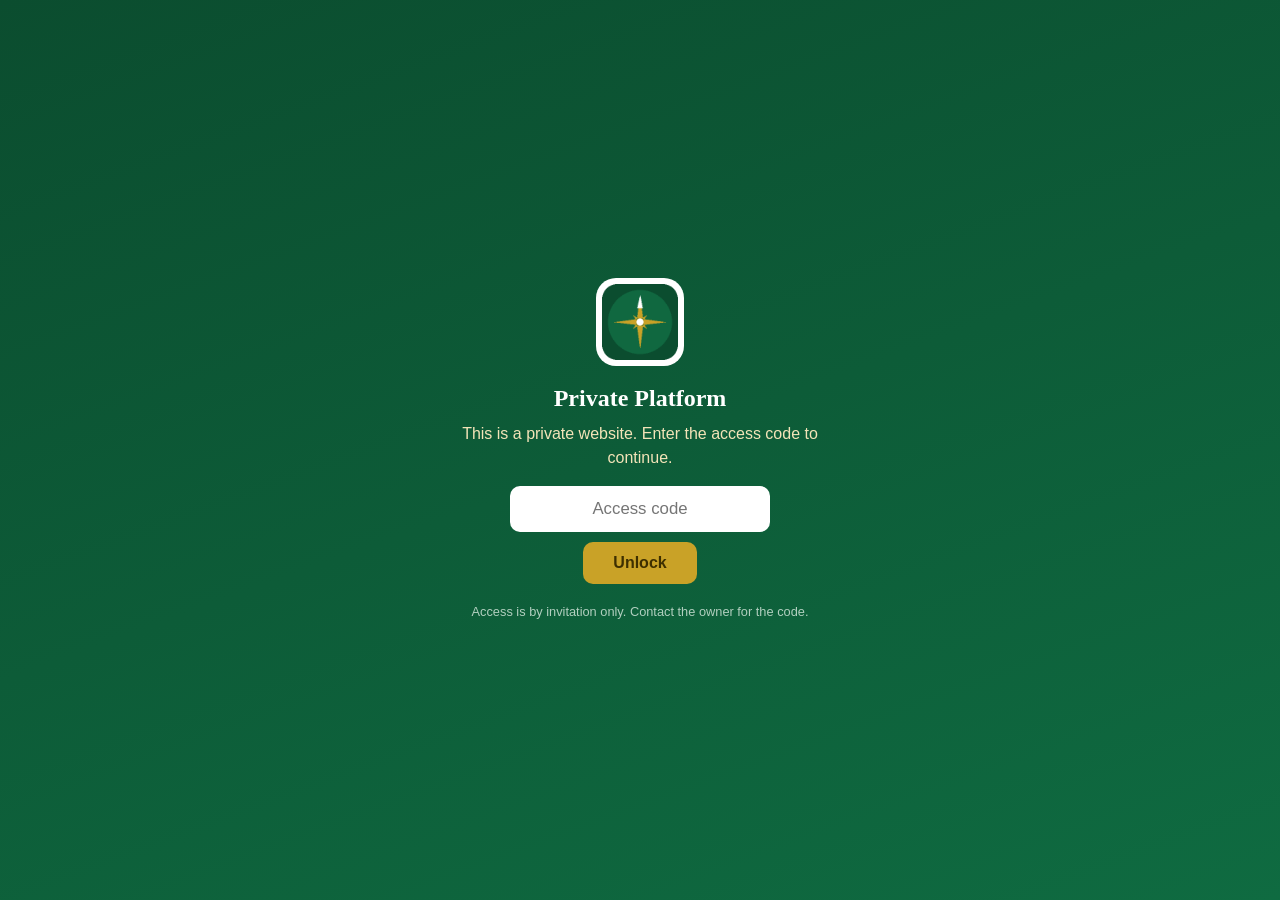
==== commit a9e001fc: "Private access: passcode gate on site and admin, noindex, key-link unlock; build 6" ====
--- a/index.html
+++ b/index.html
@@ -5,6 +5,7 @@
 <meta name="viewport" content="width=device-width, initial-scale=1.0">
 <title>Ghana Agricultural Export Navigator</title>
 <meta name="description" content="Tell us your product, form, quantity and destination - receive your complete Ghana agricultural export roadmap: registrations, regulators, certificates, packaging, route, documents, costs and profit.">
+<meta name="robots" content="noindex, nofollow">
 <link rel="manifest" href="manifest.webmanifest">
 <link rel="icon" type="image/png" href="assets/img/favicon-32.png">
 <link rel="apple-touch-icon" href="assets/img/apple-touch-icon.png">
@@ -40,6 +41,16 @@
   <a href="#updates" data-page="updates">🔔 Regulation Updates</a>
   <a href="#trust" data-page="trust">🛡️ Trust &amp; Scam Alert</a>
 </nav>
+
+<div class="gate" id="gate" style="display:none">
+  <img src="assets/img/icon-192.png" alt="">
+  <h2>Private Platform</h2>
+  <p>This is a private website. Enter the access code to continue.</p>
+  <input type="password" id="gate-code" placeholder="Access code" autocomplete="off">
+  <button onclick="GEN.tryUnlock()">Unlock</button>
+  <p class="gate-err" id="gate-err" style="display:none">Wrong access code.</p>
+  <p class="gate-note">Access is by invitation only. Contact the owner for the code.</p>
+</div>
 
 <div class="banner-err" id="errbanner">⚠️ A page error occurred. Please reload. If it persists, contact the administrator.</div>
 
@@ -313,7 +324,23 @@
   var b=document.getElementById('errbanner');
   if(b){b.style.display='block';b.textContent='⚠️ Page error: '+(e.message||e);}
 });
-/* version poll (auto-update like the CoS platform) */
+/* ---------- PRIVATE ACCESS GATE ---------- */
+window.GEN_ACCESS_CODE = "GEN2026"; /* Paul: change this to your own code and republish */
+window.GEN_unlocked = false;
+function genGateKey(){ var m = location.search.match(/[?&]key=([^&]*)/); return m ? decodeURIComponent(m[1]) : null; }
+function genTryUnlock(code){
+  if(code === window.GEN_ACCESS_CODE){
+    try{ localStorage.setItem('gen_pass','1'); }catch(e){}
+    window.GEN_unlocked = true;
+    var g = document.getElementById('gate'); if(g) g.style.display='none';
+    var m = document.querySelector('main'); if(m) m.style.display='';
+    GEN.init();
+    return true;
+  }
+  return false;
+}
+window.GEN_tryUnlock = genTryUnlock;
+/* version poll (auto-update) */
 setInterval(function(){
   if(!location.href.startsWith('http')) return;
   fetch('version.json?nocache='+Date.now(),{cache:'no-store'}).then(function(r){return r.json()}).then(function(v){
--- a/assets/css/style.css
+++ b/assets/css/style.css
@@ -139,6 +139,16 @@
 .toast{position:fixed;bottom:18px;left:50%;transform:translateX(-50%);background:var(--green);color:#fff;padding:12px 20px;border-radius:12px;display:none;z-index:99;box-shadow:var(--shadow)}
 .lang-note{font-size:.75rem;color:var(--ink2);margin-top:4px}
 
+/* ---------- private access gate ---------- */
+.gate{position:fixed;inset:0;background:linear-gradient(160deg,var(--green),var(--green2));z-index:200;display:none;flex-direction:column;align-items:center;justify-content:center;text-align:center;padding:24px}
+.gate img{width:88px;height:88px;border-radius:20px;background:#fff;padding:6px;margin-bottom:14px}
+.gate h2{color:#fff;font-family:Georgia,serif;margin-bottom:6px}
+.gate p{color:var(--gold2);max-width:420px}
+.gate input{margin-top:16px;padding:13px 16px;border:none;border-radius:10px;font-size:1.05rem;width:260px;text-align:center}
+.gate button{margin-top:10px;background:var(--gold);color:#3d2f00;border:none;border-radius:10px;padding:12px 30px;font-size:1rem;font-weight:700;cursor:pointer}
+.gate .gate-err{color:#ffd7d2;font-weight:700;margin-top:10px}
+.gate .gate-note{color:#cfe3d7;font-size:.8rem;margin-top:18px;opacity:.85}
+
 /* ---------- print: office pack ---------- */
 @media print{
   body{background:#fff;font-size:12pt}
